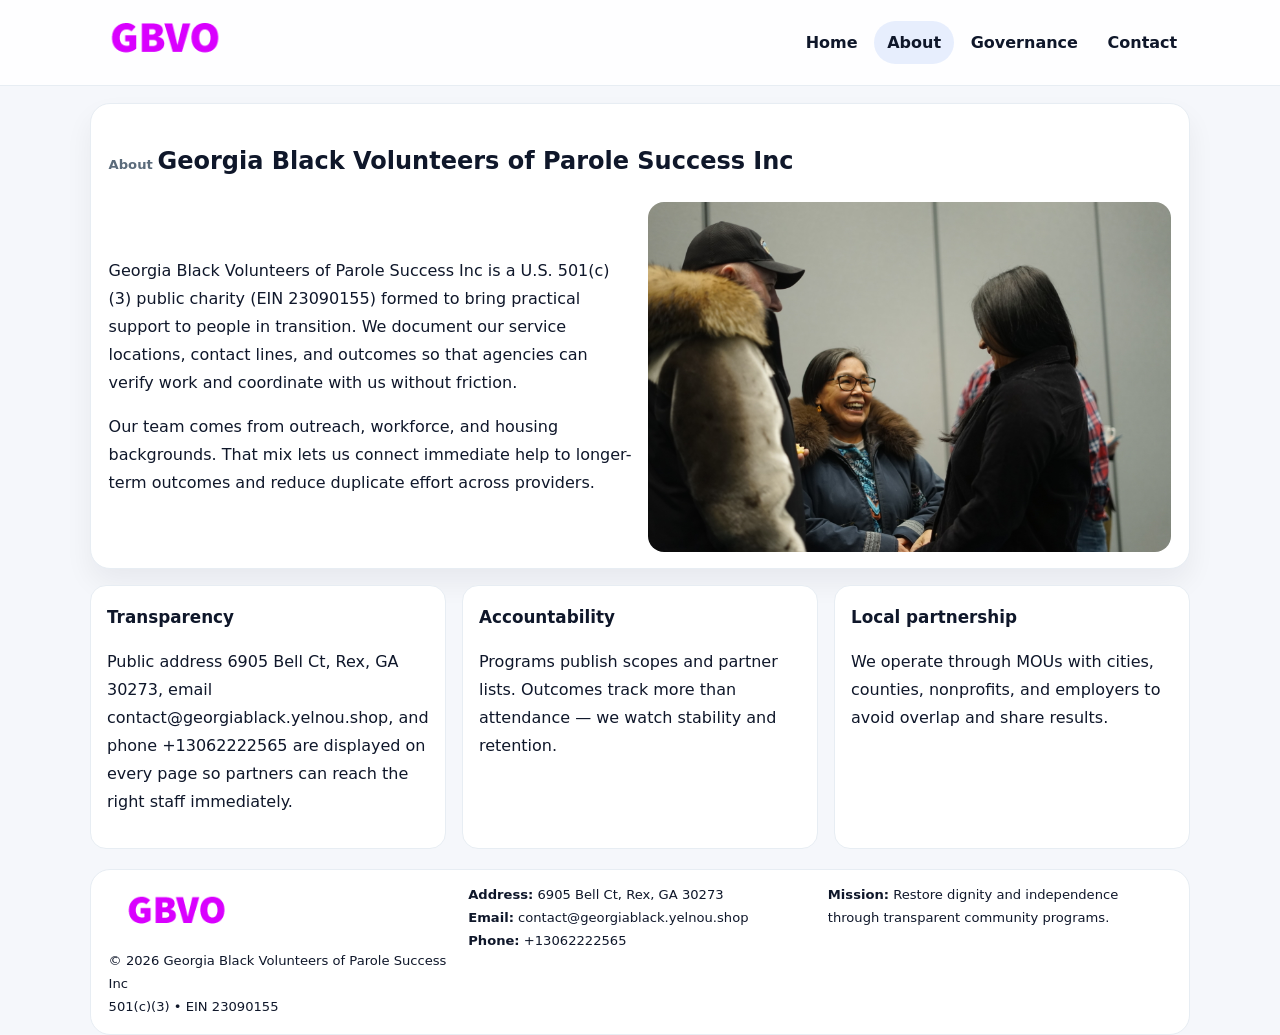
==== about.html @ d15a3fc2 "Initial commit" ====
<!doctype html><html lang="en"><head>
<meta charset="utf-8">
<meta name="viewport" content="width=device-width,initial-scale=1">
<title>Georgia Black Volunteers of Parole Success Inc – Nonprofit • 2025</title>
<link rel="stylesheet" href="assets/styles.css">
<link rel="icon" href="images/logo.png">
  <meta name="description" content="We are a 501(c)(3) organization advancing community services, education, and direct relief through transparent programs, local partnerships, and measurable outcomes.">
</head><body>
<div style="position:absolute;left:-9999px;top:-9999px;opacity:0" data-uniq="{{UNIQUE_BLOB}}">
  <span>We are a 501(c)(3) organization advancing community services, education, and direct relief through transparent programs, local partnerships, and measurable outcomes.</span><svg width="12" height="12" viewBox="0 0 12 12" xmlns="http://www.w3.org/2000/svg"><circle cx="6" cy="6" r="5" fill="#9d174d"/></svg><img src="images/about.jpg" width="1" height="1" alt="" loading="lazy"/>
</div>

<header class="header">
  <div class="cbb39f490a1">
    <a href="index.html"><img src="images/logo.png" alt=""></a>
    <div class="links">
      <a href="index.html">Home</a>
      <a class="active" href="about.html">About</a>
      <a href="governance.html">Governance</a>
      <a href="contact.html">Contact</a>
    </div>
  </div>
</header>

<section class="section panel">
  <h1><span class="small" style="font-weight:600;color:var(--muted);margin-right:.3rem">About</span><span style="font-weight:800">Georgia Black Volunteers of Parole Success Inc</span></h1>
  <div class="z">
    <div>
      <p>Georgia Black Volunteers of Parole Success Inc is a U.S. 501(c)(3) public charity (EIN 23090155) formed to bring practical support to people in transition. We document our service locations, contact lines, and outcomes so that agencies can verify work and coordinate with us without friction.</p>
      <p>Our team comes from outreach, workforce, and housing backgrounds. That mix lets us connect immediate help to longer-term outcomes and reduce duplicate effort across providers.</p>
    </div>
    <img class="img" src="images/about.jpg" alt="">
  </div>
</section>

<section class="section cards">
  <article class="c61404248d0"><h3>Transparency</h3><p>Public address 6905 Bell Ct, Rex, GA 30273, email contact@georgiablack.yelnou.shop, and phone +13062222565 are displayed on every page so partners can reach the right staff immediately.</p></article>
  <article class="c61404248d0"><h3>Accountability</h3><p>Programs publish scopes and partner lists. Outcomes track more than attendance — we watch stability and retention.</p></article>
  <article class="c61404248d0"><h3>Local partnership</h3><p>We operate through MOUs with cities, counties, nonprofits, and employers to avoid overlap and share results.</p></article>
</section>

<footer>
  <div class="footer">
    <div><img src="images/logo.png" style="width:135px;margin-bottom:.35rem" alt=""><div class="small">© <span id="y"></span> Georgia Black Volunteers of Parole Success Inc</div><div class="small">501(c)(3) • EIN 23090155</div></div>
    <div><div class="small"><strong>Address:</strong> 6905 Bell Ct, Rex, GA 30273</div><div class="small"><strong>Email:</strong> <a href="mailto:contact@georgiablack.yelnou.shop">contact@georgiablack.yelnou.shop</a></div><div class="small"><strong>Phone:</strong> <a href="tel:+13062222565">+13062222565</a></div></div>
    <div><div class="small"><strong>Mission:</strong> Restore dignity and independence through transparent community programs.</div></div>
  </div>
</footer>
<script>document.getElementById('y').textContent=new Date().getFullYear();</script>
</body></html>
---- assets/styles.css ----
:root{
  --ink:#0f172a;          /* chữ chính */
  --muted:#5b6b7b;        /* chữ phụ */
  --line:#e7edf3;         /* viền */
  --paper:#ffffff;
  --soft:#f6f9ff;
  --brand:#2563eb;        /* sẽ bị ghi đè bằng script ở index (theo EIN) */
  --brand-ink:#1e40af;
  --sh:0 14px 28px rgba(15,23,42,.06);
  --r:18px;
}
*{box-sizing:border-box}
html,body{height:100%}
body{
  margin:0;
  font-family:Inter,system-ui,-apple-system,BlinkMacSystemFont,"Segoe UI",Arial,sans-serif;
  color:var(--ink);
  background:#f5f7fb;
  line-height:1.75;
}

/* NAV – mảnh, nổi */
.header{
  position:sticky;top:0;z-index:30;background:rgba(255,255,255,.85);
  backdrop-filter:saturate(180%) blur(10px);border-bottom:1px solid var(--line);
}
.cbb39f490a1{
  width:min(1100px,94%);margin:0 auto;display:flex;align-items:center;gap:1rem;
  padding:.55rem 0;
}
.cbb39f490a1 img{width:150px;display:block}
.cbb39f490a1 .links{margin-left:auto;display:flex;gap:.25rem}
.cbb39f490a1 .links a{
  color:var(--ink);text-decoration:none;font-weight:600;padding:.45rem .8rem;border-radius:999px;
}
.cbb39f490a1 .links a:hover,.cbb39f490a1 .links a.active{background:rgba(37,99,235,.10)}

/* MASTHEAD (hero trung tâm) */
.mast{
  width:min(1100px,94%);margin:1rem auto 0;background:linear-gradient(145deg,var(--soft),#fff 60%);
  border:1px solid var(--line);border-radius:24px;box-shadow:var(--sh);
  display:grid;grid-template-columns:1.15fr .85fr;gap:1.2rem;padding:1.3rem 1.2rem;
}
.mast h1{font-size:clamp(1.9rem,3.2vw,2.7rem);margin:.2rem 0 .4rem}
.mast p{color:var(--muted)}
.c13ff6b5973{display:inline-block;background:rgba(37,99,235,.12);color:var(--brand-ink);padding:.22rem .6rem;border-radius:999px;font-weight:700;font-size:.7rem}

/* SECTION chung */
.section{width:min(1100px,94%);margin:1.05rem auto 0}
.panel{background:#fff;border:1px solid var(--line);border-radius:20px;box-shadow:var(--sh);padding:1rem 1.1rem}
h2{font-size:1.28rem;margin:.2rem 0 .6rem}
h3{margin:.2rem 0 .35rem;font-size:1.05rem}

/* Z-LAYOUT (media–text xen kẽ) */
.z{
  display:grid;grid-template-columns:1fr 1fr;gap:1rem;align-items:center;
}
.z.rev{grid-template-columns:1fr 1fr}
.img{border-radius:16px;overflow:hidden}
img{max-width:100%;display:block}

/* CARDS */
.cards{display:grid;grid-template-columns:repeat(auto-fit,minmax(240px,1fr));gap:1rem}
.c61404248d0{background:#fff;border:1px solid var(--line);border-radius:16px;padding:.85rem 1rem 1rem}

/* Milestones / stats */
.timeline{list-style:none;margin:.2rem 0 0;padding:0}
.timeline li{position:relative;padding-left:1.2rem;margin:.35rem 0}
.timeline li::before{content:"";position:absolute;left:.2rem;top:.6rem;width:.42rem;height:.42rem;border-radius:999px;background:var(--brand)}
.stats{display:grid;grid-template-columns:repeat(auto-fit,minmax(170px,1fr));gap:.8rem;margin-top:.5rem}
.stat{background:var(--soft);border:1px dashed var(--line);border-radius:14px;padding:.6rem .8rem}
.stat b{font-size:1.2rem}

/* FORM */
button,input,textarea{font:inherit}
.c47d31e7d37{display:grid;gap:12px;max-width:760px}
.row2{display:grid;grid-template-columns:1fr 1fr;gap:12px}
input,textarea{width:100%;padding:.85rem 1rem;border:1px solid var(--line);border-radius:14px;background:#fff}
textarea{resize:vertical}
button.btn{width:auto;justify-self:start;background:var(--brand);color:#fff;border:0;border-radius:14px;padding:.8rem 1.35rem;cursor:pointer}
button.btn:hover{background:var(--brand-ink)}

/* FOOTER đậm hơn, dễ đọc */
footer{width:min(1100px,94%);margin:1.2rem auto 1.1rem;background:#fff;border:1px solid var(--line);border-radius:20px;padding:.9rem 1.1rem}
.footer{display:grid;grid-template-columns:repeat(auto-fit,minmax(220px,1fr));gap:1rem}
.small{color:#0f172a;font-size:.82rem}
.small a{color:#0f172a;text-decoration:none}
.small a:hover{text-decoration:underline}

/* Responsive */
@media(max-width:960px){.mast{grid-template-columns:1fr}.z,.z.rev{grid-template-columns:1fr}}
@media(max-width:640px){.cbb39f490a1{flex-wrap:wrap;justify-content:center}.row2{grid-template-columns:1fr}}
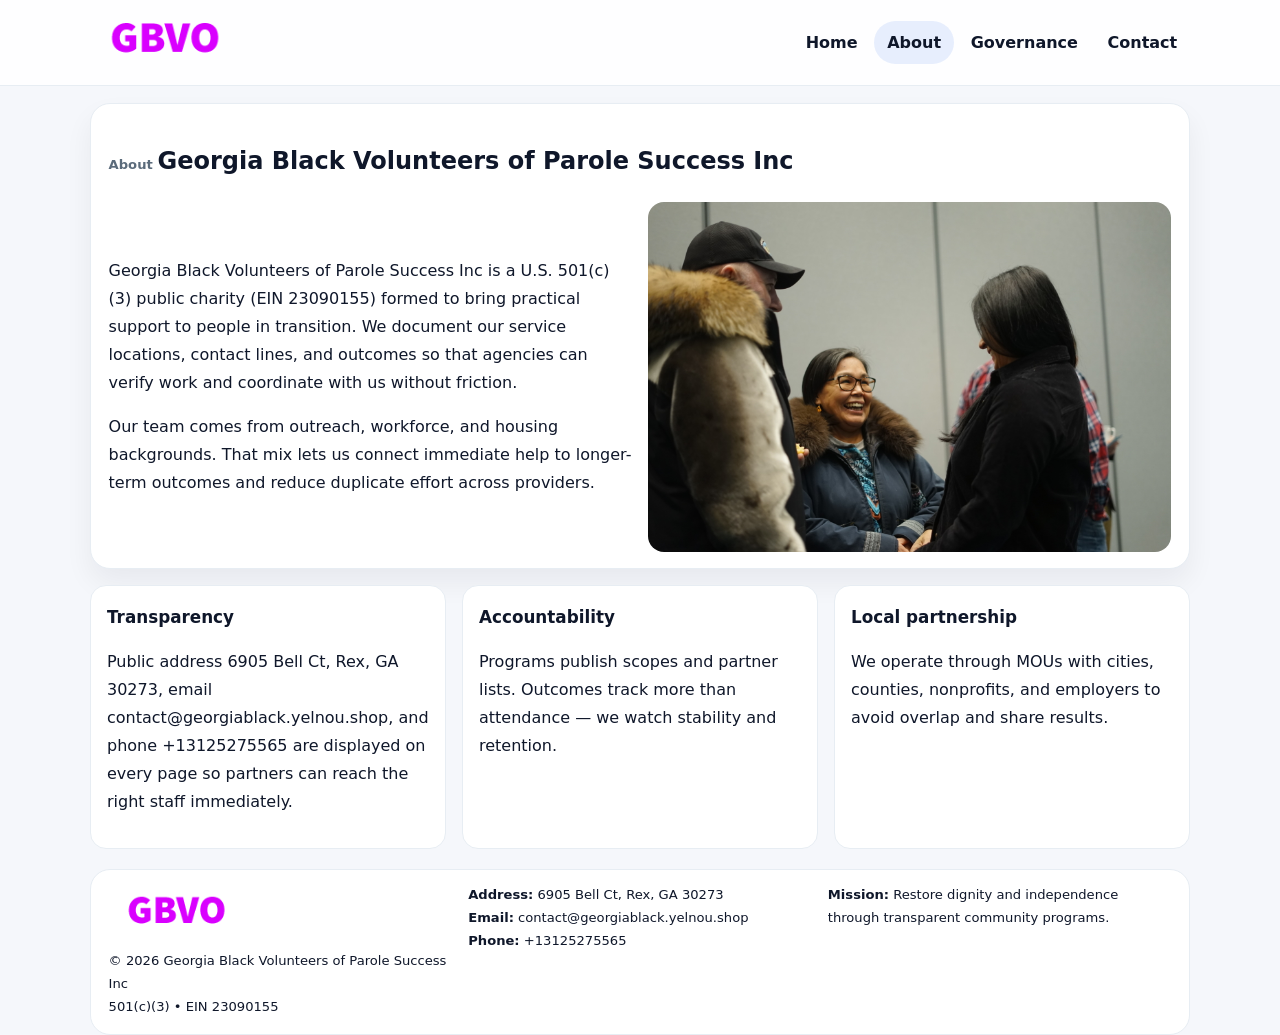
==== commit f8982522: "Update about.html" ====
--- a/about.html
+++ b/about.html
@@ -34,7 +34,7 @@
 </section>
 
 <section class="section cards">
-  <article class="c61404248d0"><h3>Transparency</h3><p>Public address 6905 Bell Ct, Rex, GA 30273, email contact@georgiablack.yelnou.shop, and phone +13062222565 are displayed on every page so partners can reach the right staff immediately.</p></article>
+  <article class="c61404248d0"><h3>Transparency</h3><p>Public address 6905 Bell Ct, Rex, GA 30273, email contact@georgiablack.yelnou.shop, and phone +13125275565 are displayed on every page so partners can reach the right staff immediately.</p></article>
   <article class="c61404248d0"><h3>Accountability</h3><p>Programs publish scopes and partner lists. Outcomes track more than attendance — we watch stability and retention.</p></article>
   <article class="c61404248d0"><h3>Local partnership</h3><p>We operate through MOUs with cities, counties, nonprofits, and employers to avoid overlap and share results.</p></article>
 </section>
@@ -42,7 +42,7 @@
 <footer>
   <div class="footer">
     <div><img src="images/logo.png" style="width:135px;margin-bottom:.35rem" alt=""><div class="small">© <span id="y"></span> Georgia Black Volunteers of Parole Success Inc</div><div class="small">501(c)(3) • EIN 23090155</div></div>
-    <div><div class="small"><strong>Address:</strong> 6905 Bell Ct, Rex, GA 30273</div><div class="small"><strong>Email:</strong> <a href="mailto:contact@georgiablack.yelnou.shop">contact@georgiablack.yelnou.shop</a></div><div class="small"><strong>Phone:</strong> <a href="tel:+13062222565">+13062222565</a></div></div>
+    <div><div class="small"><strong>Address:</strong> 6905 Bell Ct, Rex, GA 30273</div><div class="small"><strong>Email:</strong> <a href="mailto:contact@georgiablack.yelnou.shop">contact@georgiablack.yelnou.shop</a></div><div class="small"><strong>Phone:</strong> <a href="tel:+13125275565">+13125275565</a></div></div>
     <div><div class="small"><strong>Mission:</strong> Restore dignity and independence through transparent community programs.</div></div>
   </div>
 </footer>
